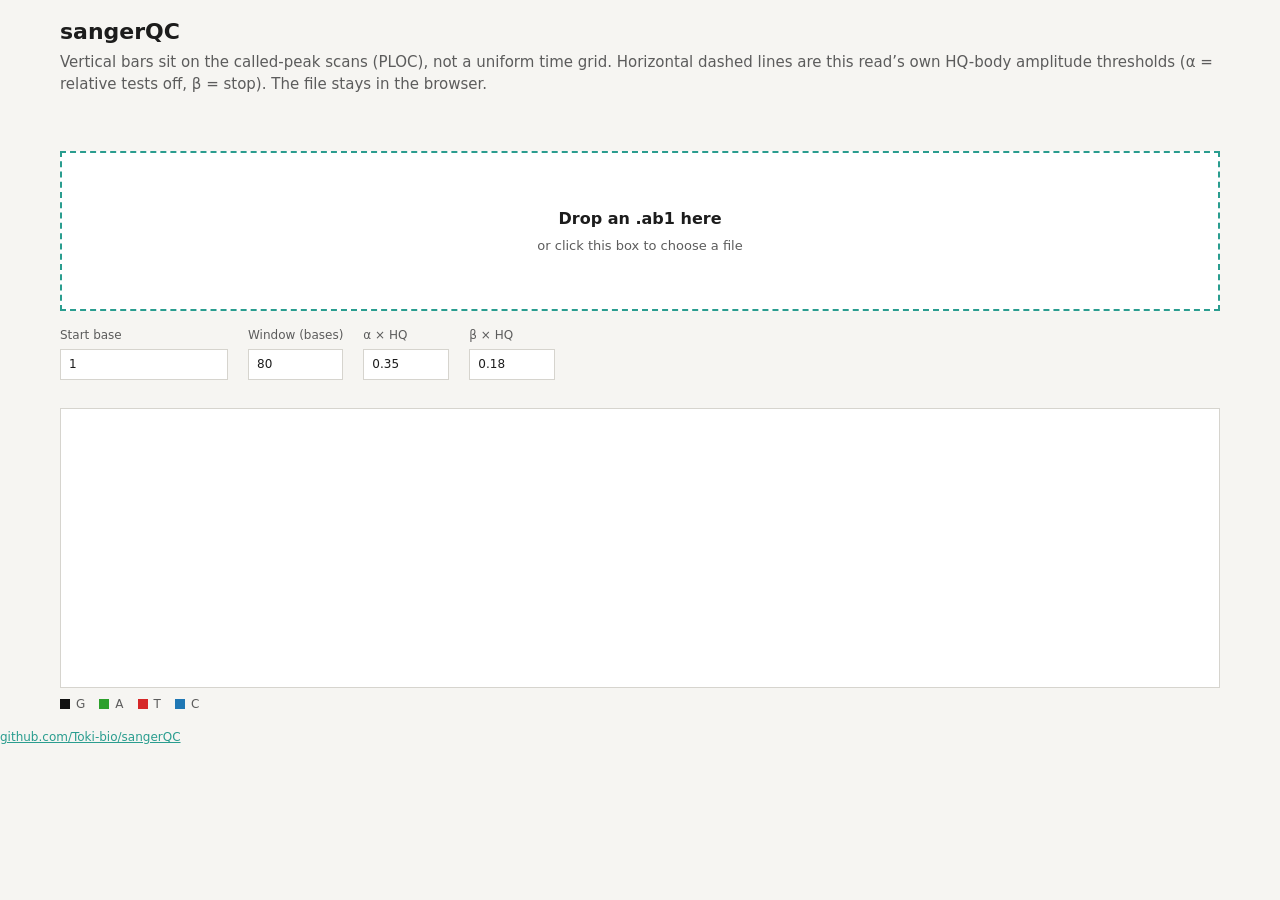
==== index.html @ b5f532c8 "Show a real drop zone on the hosted viewer and point the site root at it. The GitHub repo README was" ====
<!DOCTYPE html>
<html lang="en">
<head>
  <meta charset="utf-8" />
  <meta http-equiv="refresh" content="0; url=docs/index.html" />
  <title>sangerQC</title>
  <link rel="canonical" href="docs/index.html" />
</head>
<body>
  <p><a href="docs/index.html">Open the chromatogram viewer</a></p>
</body>
</html>
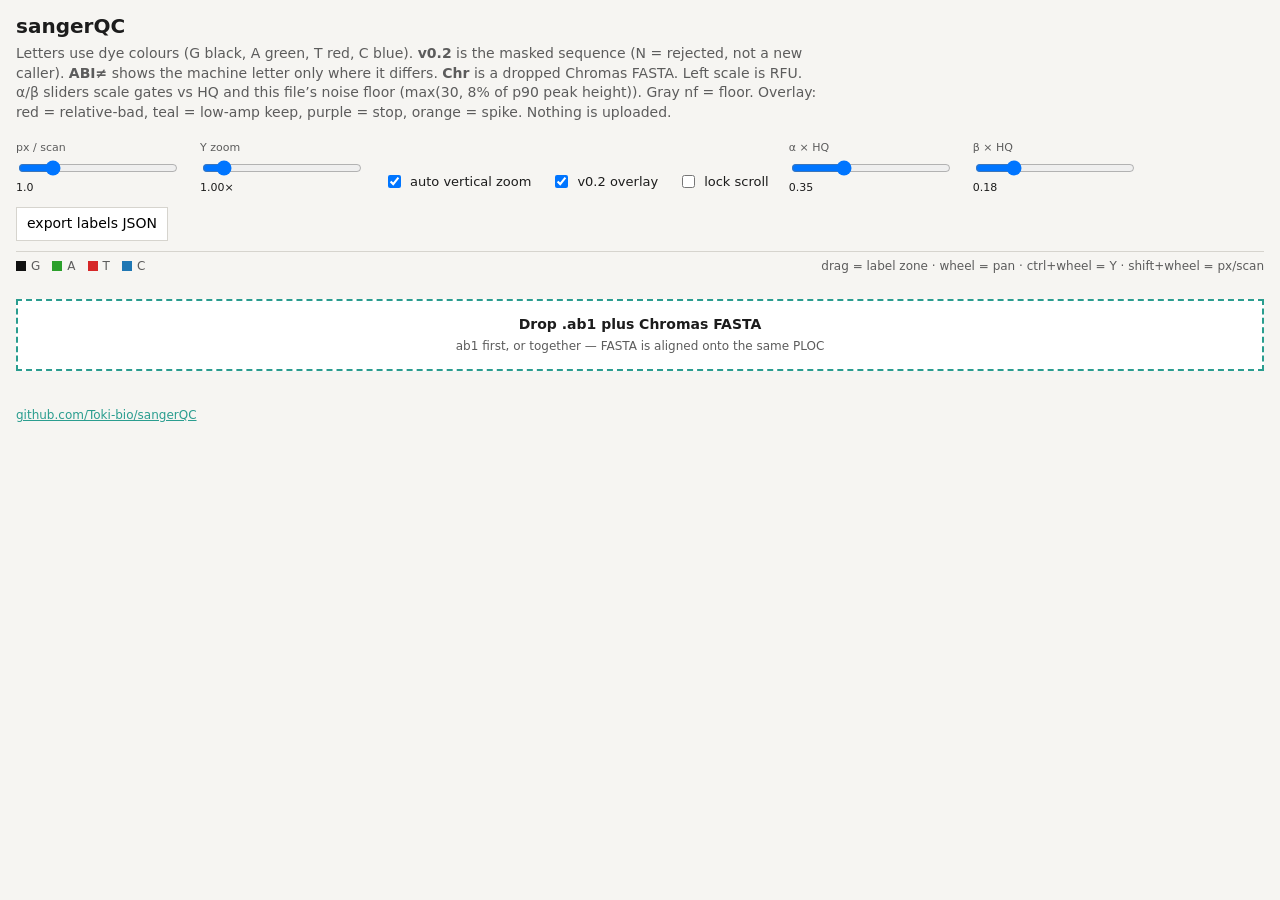
==== commit 76e9b6eb: "Publish the viewer at the Pages site root and redirect /docs/ bookmarks. Fixes 404s when scripts or " ====
--- a/index.html
+++ b/index.html
@@ -4,9 +4,10 @@
   <meta charset="utf-8" />
   <meta http-equiv="refresh" content="0; url=docs/index.html" />
   <title>sangerQC</title>
-  <link rel="canonical" href="docs/index.html" />
+  <link rel="canonical" href="https://toki-bio.github.io/sangerQC/" />
 </head>
 <body>
-  <p><a href="docs/index.html">Open the chromatogram viewer</a></p>
+  <p>Hosted viewer: <a href="https://toki-bio.github.io/sangerQC/">toki-bio.github.io/sangerQC</a></p>
+  <p>Local: <a href="docs/index.html">docs/index.html</a></p>
 </body>
 </html>
